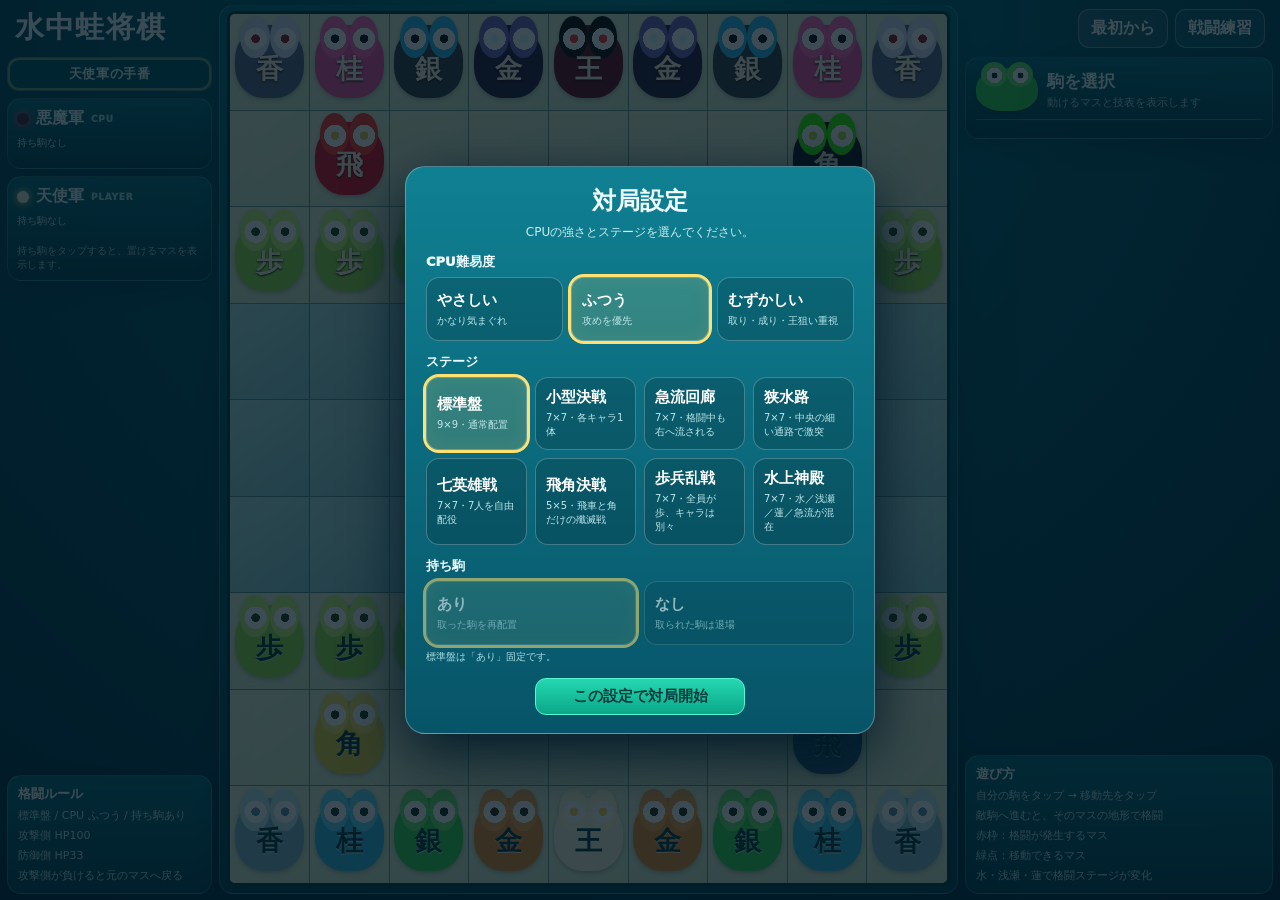
==== index.html @ 448a098a "Add files via upload" ====
<!doctype html>
<html lang="ja">
<head>
  <meta charset="utf-8" />
  <meta name="viewport" content="width=device-width,initial-scale=1,maximum-scale=1,user-scalable=no,viewport-fit=cover" />
  <meta name="theme-color" content="#087d91" />
  <title>水中蛙将棋 Prototype v2.3.4</title>
  <link rel="stylesheet" href="shogi-style.css?v=2.5.9" />
</head>
<body>
  <div id="shogiPortraitOverlay" class="shogi-portrait-overlay" aria-live="polite">
    <div class="rotate-frog">🐸</div>
    <strong>スマホを横向きにしてください</strong>
    <span>水中蛙将棋は横画面専用です</span>
  </div>

  <main class="shogi-app">
    <header class="topbar">
      <div class="title-block">
        <h1>水中蛙将棋</h1>
        
      </div>
      <div class="top-actions">
        <button id="resetBtn" class="soft-btn">最初から</button>
        <button id="practiceSelectBtn" class="soft-btn practice-link" type="button">戦闘練習</button>
      </div>
    </header>

    <section class="game-layout">
      <aside class="side-stack left-stack">
        <div id="turnBanner" class="turn-banner">天使軍の手番</div>
        <section class="info-panel devil-panel compact-panel">
          <div class="side-title"><span class="side-dot devil"></span>悪魔軍 <small>CPU</small></div>
          <div id="devilHand" class="hand-list"></div>
        </section>
        <section class="info-panel angel-panel compact-panel">
          <div class="side-title"><span class="side-dot angel"></span>天使軍 <small>PLAYER</small></div>
          <div id="angelHand" class="hand-list"></div>
          <div class="hand-help">持ち駒をタップすると、置けるマスを表示します。</div>
        </section>
        <section class="mini-rule-panel">
          <strong>格闘ルール</strong>
          <span id="modeSummary">標準盤 / CPUふつう</span>
          <span>攻撃側 HP100</span>
          <span>防御側 HP33</span>
          <span>攻撃側が負けると元のマスへ戻る</span>
        </section>
      </aside>

      <section class="board-wrap">
        <div id="battleNotice" class="battle-notice" hidden></div>
        <div id="board" class="board" aria-label="水中蛙将棋盤"></div>
        <div id="boardResultEffect" class="board-result-effect" hidden>
          <div class="result-burst"></div>
          <div id="boardResultKicker" class="board-result-kicker">格闘結果</div>
          <div id="boardResultMain" class="board-result-main">勝利！</div>
          <div id="boardResultSub" class="board-result-sub"></div>
        </div>
      </section>

      <aside class="side-stack right-stack">
        <section id="pieceInfo" class="piece-info">
          <div class="piece-info-head">
            <div id="piecePortrait" class="frog-token preview"></div>
            <div>
              <div id="pieceName" class="piece-name">駒を選択</div>
              <div id="pieceRole" class="piece-role">動けるマスと技表を表示します</div>
            </div>
          </div>
          <div id="skillList" class="skill-list"></div>
        </section>
        <section class="status-panel">
          <strong>遊び方</strong>
          <span>自分の駒をタップ → 移動先をタップ</span>
          <span>敵駒へ進むと、そのマスの地形で格闘</span>
          <span>赤枠：格闘が発生するマス</span>
          <span>緑点：移動できるマス</span><span>水・浅瀬・蓮で格闘ステージが変化</span>
        </section>
      </aside>
    </section>

    <div id="battleLoading" class="battle-loading" hidden>
      <div class="battle-loading-card">
        <div class="battle-loading-title" id="loadingTerrain">地形格闘</div>
        <div class="versus-line"><span>攻撃側</span><strong id="loadingAttacker">---</strong></div>
        <div class="versus-vs">VS</div>
        <div class="versus-line defender"><span>防御側</span><strong id="loadingDefender">---</strong></div>
        <div class="loading-dots"><i></i><i></i><i></i></div>
        <div class="loading-text">格闘ステージを読み込み中…</div>
      </div>
    </div>


    <div id="startModal" class="modal start-modal" hidden>
      <div class="modal-card start-card">
        <h2>対局設定</h2>
        <p>CPUの強さとステージを選んでください。</p>
        <div class="setup-block">
          <div class="setup-label">CPU難易度</div>
          <div class="choice-grid difficulty-grid">
            <button class="choice-btn" data-difficulty="easy"><strong>やさしい</strong><small>かなり気まぐれ</small></button>
            <button class="choice-btn selected" data-difficulty="normal"><strong>ふつう</strong><small>攻めを優先</small></button>
            <button class="choice-btn" data-difficulty="hard"><strong>むずかしい</strong><small>取り・成り・王狙い重視</small></button>
          </div>
        </div>
        <div class="setup-block">
          <div class="setup-label">ステージ</div>
          <div class="choice-grid stage-grid">
            <button class="choice-btn selected" data-stage="standard"><strong>標準盤</strong><small>9×9・通常配置</small></button>
            <button class="choice-btn" data-stage="compact"><strong>小型決戦</strong><small>7×7・各キャラ1体</small></button>
            <button class="choice-btn" data-stage="current"><strong>急流回廊</strong><small>7×7・格闘中も右へ流される</small></button>
            <button class="choice-btn" data-stage="channel"><strong>狭水路</strong><small>7×7・中央の細い通路で激突</small></button>
            <button class="choice-btn" data-stage="heroes"><strong>七英雄戦</strong><small>7×7・7人を自由配役</small></button>
            <button class="choice-btn" data-stage="rookbishop"><strong>飛角決戦</strong><small>5×5・飛車と角だけの殲滅戦</small></button>
            <button class="choice-btn" data-stage="pawnwar"><strong>歩兵乱戦</strong><small>7×7・全員が歩、キャラは別々</small></button>
            <button class="choice-btn" data-stage="temple"><strong>水上神殿</strong><small>7×7・水／浅瀬／蓮／急流が混在</small></button>
          </div>
        </div>
        <div class="setup-block">
          <div class="setup-label">持ち駒</div>
          <div class="choice-grid hands-grid"><button class="choice-btn selected" data-hands="on"><strong>あり</strong><small>取った駒を再配置</small></button><button class="choice-btn" data-hands="off"><strong>なし</strong><small>取られた駒は退場</small></button></div>
          <small id="handsNote" class="setup-note">標準盤は「あり」固定です。</small>
        </div>

        <div id="formationBlock" class="setup-block formation-block" hidden>
          <div class="setup-label">出陣編成</div>
          <div id="formationHelp" class="formation-help"></div>
          <div id="formationGrid" class="formation-grid"></div>
        </div>
        <div class="modal-actions">
          <button id="startGameBtn" class="primary-btn start-game-btn">この設定で対局開始</button>
        </div>
      </div>
    </div>


    <div id="practiceSelectModal" class="modal practice-select-modal" hidden>
      <div class="modal-card practice-select-card">
        <h2>戦闘練習</h2>
        <p>確認したいキャラと戦場を選んで、そのまま練習できます。</p>
        <div class="practice-select-layout">
          <div class="setup-block">
            <div class="setup-label">キャラ</div>
            <select id="practiceFighterSelect" class="practice-select-control">
              <optgroup label="天使側">
                <option value="seraphiel">セラフィエルさん</option><option value="jihal">ジィハルさん</option><option value="yellow">ラファエルさん</option><option value="orange">ウリエルさん</option><option value="green" selected>ミカエルさん</option><option value="blue">ガブリエルさん</option><option value="remiel">レミエルさん</option><option value="kawazu">カワズさん</option>
              </optgroup>
              <optgroup label="悪魔側">
                <option value="satanael">サタナエルさん</option><option value="flauros">フラウロスさん</option><option value="beelzebub">ベルゼブブさん</option><option value="samael">サマエルさん</option><option value="black">ルシファーさん</option><option value="purple">リリスさん</option><option value="sariel">サリエルさん</option><option value="kokabiel">コカビエルさん</option>
              </optgroup>
              <optgroup label="共通"><option value="mob">モブさん</option></optgroup>
            </select>
          </div>
          <div class="setup-block">
            <div class="setup-label">戦場</div>
            <div id="practiceTerrainGrid" class="choice-grid practice-terrain-grid">
              <button class="choice-btn selected" type="button" data-practice-page="water-fighter.html" data-practice-hazard=""><strong>水中</strong><small>通常の水中格闘</small></button>
              <button class="choice-btn" type="button" data-practice-page="shallow-fighter.html" data-practice-hazard=""><strong>浅瀬</strong><small>少しだけ水のある地上戦</small></button>
              <button class="choice-btn" type="button" data-practice-page="lotus-fighter.html" data-practice-hazard=""><strong>蓮の葉</strong><small>横長・ジャンプ主体</small></button>
              <button class="choice-btn" type="button" data-practice-page="water-fighter.html" data-practice-hazard="current"><strong>急流水中</strong><small>常に右へ流される</small></button>
              <button class="choice-btn" type="button" data-practice-page="shallow-fighter.html" data-practice-hazard="shallow-current"><strong>急流浅瀬</strong><small>水にいる時だけ流される</small></button>
              <button class="choice-btn" type="button" data-practice-page="lotus-fighter.html" data-practice-hazard="lotus-current"><strong>流れる蓮</strong><small>蓮の葉ごと右へ流れる</small></button>
            </div>
          </div>
        </div>
        <div class="modal-actions">
          <button id="practiceSelectCancel" class="soft-btn" type="button">戻る</button>
          <button id="practiceStartBtn" class="primary-btn" type="button">この条件で練習</button>
        </div>
      </div>
    </div>

    <div id="promotionModal" class="modal" hidden>
      <div class="modal-card">
        <h2>成りますか？</h2>
        <p id="promotionText"></p>
        <div class="modal-actions promotion-actions">
          <button id="promoteStandard" class="primary-btn">このまま成る</button>
          <button id="promoteSpecial" class="primary-btn special-promote">カワズさんで成る</button>
          <button id="promoteNo" class="soft-btn">成らない</button>
        </div>
      </div>
    </div>

    <div id="gameOverModal" class="modal" hidden>
      <div class="modal-card">
        <h2 id="gameOverTitle">勝負あり！</h2>
        <p id="gameOverText"></p>
        <div class="modal-actions">
          <button id="gameOverReset" class="primary-btn">もう一局</button>
        </div>
      </div>
    </div>
  </main>
  <script src="shogi-game.js?v=2.5.9"></script>
  <script>
  (()=>{
    const openBtn=document.getElementById('practiceSelectBtn');
    const modal=document.getElementById('practiceSelectModal');
    const cancel=document.getElementById('practiceSelectCancel');
    const start=document.getElementById('practiceStartBtn');
    const fighter=document.getElementById('practiceFighterSelect');
    const terrainButtons=[...document.querySelectorAll('#practiceTerrainGrid [data-practice-page]')];
    let chosen=terrainButtons[0];
    const close=()=>{modal.hidden=true};
    openBtn?.addEventListener('click',()=>{modal.hidden=false});
    cancel?.addEventListener('click',close);
    modal?.addEventListener('click',e=>{if(e.target===modal)close()});
    terrainButtons.forEach(btn=>btn.addEventListener('click',()=>{terrainButtons.forEach(b=>b.classList.remove('selected'));btn.classList.add('selected');chosen=btn;}));
    start?.addEventListener('click',()=>{
      const page=chosen?.dataset.practicePage||'water-fighter.html';
      const hazard=chosen?.dataset.practiceHazard||'';
      const q=new URLSearchParams({mixpractice:'1',fighter:fighter.value});
      if(hazard)q.set('hazard',hazard);
      location.href=page+'?'+q.toString();
    });
  })();
  </script>
</body>
</html>
---- shogi-style.css ----
:root{
  --bg:#073d55;--panel:#0a6678;--panel2:#0d8092;--line:rgba(225,250,255,.28);
  --text:#effcff;--muted:#acd8df;--legal:#50f0c0;--capture:#ff8b7a;--select:#ffe070;
  --cell:#dff6ef;--cell2:#cbeee7;
}
*{box-sizing:border-box;-webkit-tap-highlight-color:transparent}
html,body{margin:0;width:100%;height:100%;overflow:hidden;background:radial-gradient(circle at 50% 0,#0b8da0 0,#07566b 43%,#042d45 100%);color:var(--text);font-family:system-ui,-apple-system,"Hiragino Kaku Gothic ProN","Yu Gothic",sans-serif}
button,a{font:inherit}
.shogi-app{height:100dvh;padding:max(5px,env(safe-area-inset-top)) max(7px,env(safe-area-inset-right)) max(6px,env(safe-area-inset-bottom)) max(7px,env(safe-area-inset-left));position:relative;display:flex;flex-direction:column}
.topbar{position:absolute;z-index:20;top:max(7px,env(safe-area-inset-top));left:max(11px,env(safe-area-inset-left));right:max(11px,env(safe-area-inset-right));height:42px;display:flex;justify-content:space-between;align-items:center;gap:10px;padding:0 4px;pointer-events:none}.topbar>*{pointer-events:none}.top-actions,.top-actions *{pointer-events:auto}
.title-block{display:flex;align-items:center;gap:13px;min-width:0}.topbar h1{margin:0;font-size:clamp(22px,2.3vw,34px);letter-spacing:.04em;white-space:nowrap}.cpu-chip{font-size:12px;font-weight:900;color:#c5f2f5;background:rgba(0,0,0,.14);border:1px solid rgba(255,255,255,.15);border-radius:999px;padding:5px 9px;white-space:nowrap}.top-actions{display:flex;gap:7px}.soft-btn,.primary-btn{border:1px solid rgba(255,255,255,.35);border-radius:11px;padding:8px 12px;text-decoration:none;color:white;background:rgba(255,255,255,.09);font-weight:900;cursor:pointer;white-space:nowrap}.primary-btn{background:linear-gradient(#25d8b1,#0aa789);border-color:#5af5d4;color:#043b3d}.practice-link{background:rgba(79,218,237,.13)}
.game-layout{flex:1;min-height:0;height:100%;display:grid;grid-template-columns:minmax(145px,1fr) minmax(560px,3.6fr) minmax(210px,1.5fr);gap:7px;align-items:stretch;justify-content:center}
.side-stack{min-height:0;display:flex;flex-direction:column;gap:7px;padding-top:52px}.info-panel,.piece-info,.board-wrap,.mini-rule-panel,.status-panel{background:linear-gradient(180deg,rgba(9,115,132,.88),rgba(4,68,87,.93));border:1px solid rgba(207,249,255,.2);box-shadow:0 8px 24px rgba(0,24,37,.22);border-radius:14px}
.compact-panel{padding:9px}.devil-panel{flex:0 0 auto}.angel-panel{flex:0 0 auto}.side-title{font-weight:950;font-size:16px;display:flex;align-items:center;gap:7px;margin-bottom:7px}.side-title small{font-size:9px;letter-spacing:.08em;color:#9bdde4}.side-dot{width:12px;height:12px;border-radius:50%;display:inline-block}.side-dot.angel{background:#eaf4d9;box-shadow:0 0 9px #ffe986}.side-dot.devil{background:#4c203c;box-shadow:0 0 9px #ff476b}.hand-list{display:flex;flex-wrap:wrap;gap:5px;align-content:flex-start;min-height:23px}.hand-piece{min-width:43px;border:1px solid rgba(255,255,255,.23);border-radius:9px;padding:4px 5px;background:rgba(0,0,0,.14);color:#fff;display:flex;align-items:center;justify-content:center;gap:3px;cursor:pointer;font-weight:950}.hand-piece.selected{outline:3px solid var(--select);background:rgba(255,224,112,.18)}.hand-count{font-size:10px;color:#c8edf1}.hand-help{font-size:10px;color:var(--muted);margin-top:7px;line-height:1.35}
.mini-rule-panel,.status-panel{padding:9px 10px;font-size:11px;line-height:1.45;color:#c2e9ed;display:grid;gap:4px}.mini-rule-panel{margin-top:auto}.mini-rule-panel strong,.status-panel strong{color:white;font-size:13px}.status-panel{margin-top:auto}
.board-wrap{min-height:0;padding:5px 7px 7px;display:flex;flex-direction:column;position:relative}.turn-banner{position:static;z-index:1;min-height:34px;display:flex;align-items:center;justify-content:center;text-align:center;font-weight:950;padding:6px 8px;border-radius:12px;background:rgba(5,96,105,.86);border:1px solid rgba(255,255,255,.22);letter-spacing:.05em;font-size:13px;box-shadow:0 3px 10px rgba(0,0,0,.16);pointer-events:none;flex:0 0 auto}.battle-notice{position:absolute;left:50%;top:41px;transform:translateX(-50%);z-index:8;min-width:55%;padding:7px 10px;border-radius:9px;background:#f4d97c;color:#3d3500;font-weight:950;text-align:center;box-shadow:0 4px 14px rgba(0,0,0,.25);font-size:12px}
.board{flex:1;min-height:0;width:100%;height:100%;display:grid;grid-template-columns:repeat(9,minmax(0,1fr));grid-template-rows:repeat(9,minmax(0,1fr));border:3px solid #073b3f;border-radius:8px;overflow:hidden;background:#b6ded4;box-shadow:inset 0 0 0 1px rgba(255,255,255,.45)}
.cell{position:relative;border:0;border-right:1px solid rgba(18,77,77,.55);border-bottom:1px solid rgba(18,77,77,.55);background:linear-gradient(145deg,var(--cell),var(--cell2));display:flex;align-items:center;justify-content:center;cursor:pointer;min-width:0;min-height:0;padding:0}.cell:nth-child(9n){border-right:0}.cell:nth-last-child(-n+9){border-bottom:0}.cell.selected{box-shadow:inset 0 0 0 4px var(--select);z-index:2}.cell.legal::after,.cell.capture::after{content:"";position:absolute;z-index:1;border-radius:50%;width:18%;height:28%;background:var(--legal);box-shadow:0 0 10px rgba(80,240,192,.8)}.cell.capture::after{width:83%;height:78%;background:transparent;border:4px solid var(--capture);box-shadow:0 0 12px rgba(255,139,122,.7)}.cell.drop::after{content:"＋";position:absolute;color:#0a9f79;font-weight:1000;font-size:clamp(12px,3vmin,24px);z-index:1}.cell.promo-zone{background:linear-gradient(145deg,#e9f3d7,#d7ebcd)}
.piece{position:relative;z-index:2;width:88%;height:76%;display:flex;align-items:center;justify-content:center}.frog-token{--body:#35d851;--eye:#69e86e;--iris:#173126;position:relative;width:100%;height:100%;border-radius:47% 47% 42% 42%;background:var(--body);filter:drop-shadow(0 2px 2px rgba(0,0,0,.24));display:flex;align-items:center;justify-content:center}.frog-token::before,.frog-token::after{content:"";position:absolute;top:-13%;width:42%;height:58%;border-radius:50%;background:radial-gradient(circle at 52% 54%,var(--iris) 0 15%,white 16% 40%,var(--eye) 41% 100%)}.frog-token::before{left:8%}.frog-token::after{right:8%}.role-kanji{position:relative;z-index:4;margin-top:18%;font-size:clamp(14px,3.3vmin,27px);line-height:1;font-weight:1000;color:#073b43;text-shadow:0 1px 0 rgba(255,255,255,.75)}.piece.devil .role-kanji{color:#fff6df;text-shadow:0 1px 2px #200}.piece.devil{transform:none}.piece.devil .role-kanji{transform:none}.promoted-badge{position:absolute;right:-2px;bottom:-2px;z-index:5;font-size:8px;background:#ff6a5f;color:#fff;border-radius:6px;padding:1px 3px;font-weight:900}.piece.devil .promoted-badge{transform:none}
.piece-info{padding:10px;min-height:0}.piece-info-head{display:flex;gap:9px;align-items:center;border-bottom:1px solid var(--line);padding-bottom:8px}.frog-token.preview{width:62px;height:43px;flex:0 0 auto}.piece-name{font-size:17px;font-weight:1000}.piece-role{font-size:11px;color:var(--muted);margin-top:2px}.skill-list{font-size:11px;line-height:1.4;margin:8px 0 0;display:grid;gap:5px}.skill{background:rgba(0,0,0,.13);border-radius:8px;padding:6px 7px}

.board-result-effect{position:absolute;z-index:18;inset:5px 7px 7px;display:flex;flex-direction:column;align-items:center;justify-content:center;overflow:hidden;border-radius:8px;pointer-events:none;background:radial-gradient(circle at center,rgba(7,36,45,.18),rgba(1,19,28,.54));animation:resultFadeIn .18s ease-out}.board-result-effect[hidden]{display:none}.board-result-effect.win{--resultGlow:#ffe36c;--resultText:#fff4a8}.board-result-effect.lose{--resultGlow:#76dcff;--resultText:#d8f6ff}.result-burst{position:absolute;width:30vmin;height:30vmin;border-radius:50%;border:6px solid var(--resultGlow);box-shadow:0 0 22px var(--resultGlow),inset 0 0 30px var(--resultGlow);opacity:.7;animation:resultBurst .85s ease-out forwards}.board-result-kicker{position:relative;font-size:clamp(11px,1.3vw,18px);font-weight:950;letter-spacing:.18em;color:#d8f7fa;text-shadow:0 2px 5px #002631}.board-result-main{position:relative;margin-top:3px;font-size:clamp(30px,6.2vmin,64px);line-height:1;font-weight:1000;color:var(--resultText);letter-spacing:.08em;text-shadow:0 0 12px var(--resultGlow),0 4px 4px rgba(0,0,0,.55);animation:resultPop .5s cubic-bezier(.18,.9,.32,1.28)}.board-result-sub{position:relative;margin-top:9px;padding:5px 12px;border-radius:999px;background:rgba(0,29,39,.7);border:1px solid rgba(255,255,255,.26);font-size:clamp(10px,1.25vw,16px);font-weight:900;color:white}@keyframes resultFadeIn{from{opacity:0}to{opacity:1}}@keyframes resultPop{0%{transform:scale(.55);opacity:0}70%{transform:scale(1.1);opacity:1}100%{transform:scale(1)}}@keyframes resultBurst{0%{transform:scale(.25);opacity:.95}100%{transform:scale(2.8);opacity:0}}
.modal,.battle-loading{position:fixed;inset:0;z-index:30;background:rgba(0,20,31,.76);display:flex;align-items:center;justify-content:center;padding:20px}.modal[hidden],.battle-loading[hidden]{display:none}.modal-card,.battle-loading-card{max-width:470px;width:min(94vw,470px);background:linear-gradient(#0f8092,#075468);border:1px solid rgba(255,255,255,.28);border-radius:20px;padding:20px;text-align:center;box-shadow:0 20px 60px #001b28}.modal-card h2{margin:0 0 7px}.modal-actions{display:flex;justify-content:center;gap:8px;margin-top:14px}.promotion-actions{flex-wrap:wrap}.special-promote{background:linear-gradient(#c8f45c,#57c73e);border-color:#e6ff92}.battle-loading-card{max-width:520px}.battle-loading-title{font-size:24px;font-weight:1000;letter-spacing:.08em;margin-bottom:15px}.versus-line{display:grid;grid-template-columns:90px 1fr;align-items:center;text-align:left;gap:10px;padding:10px 13px;border-radius:12px;background:rgba(255,221,92,.13);border:1px solid rgba(255,235,150,.25)}.versus-line.defender{background:rgba(107,205,255,.12);border-color:rgba(160,230,255,.25)}.versus-line span{font-size:12px;color:#cae8ec;font-weight:900}.versus-line strong{font-size:21px}.versus-vs{font-weight:1000;font-style:italic;font-size:16px;padding:5px}.loading-dots{display:flex;gap:7px;justify-content:center;margin:15px 0 6px}.loading-dots i{width:8px;height:8px;border-radius:50%;background:#eafcff;animation:loadDot .9s infinite alternate}.loading-dots i:nth-child(2){animation-delay:.18s}.loading-dots i:nth-child(3){animation-delay:.36s}@keyframes loadDot{from{opacity:.25;transform:translateY(0)}to{opacity:1;transform:translateY(-5px)}}.loading-text{font-size:12px;color:#c8edf1}
.shogi-portrait-overlay{display:none}
@media(orientation:portrait) and (max-width:900px){.shogi-app{visibility:hidden}.shogi-portrait-overlay{position:fixed;inset:0;z-index:999;display:flex;flex-direction:column;align-items:center;justify-content:center;text-align:center;padding:24px;background:radial-gradient(circle at 50% 35%,#1299a8,#06475d 68%,#032b43);color:#fff;gap:9px}.rotate-frog{font-size:62px;transform:rotate(-22deg)}.shogi-portrait-overlay strong{font-size:22px}.shogi-portrait-overlay span{font-size:13px;color:#bdebf0}}
@media(max-height:520px) and (orientation:landscape){.topbar{height:38px}.side-stack{padding-top:44px}.topbar h1{font-size:21px}.cpu-chip{font-size:10px;padding:3px 7px}.soft-btn,.primary-btn{padding:6px 9px;font-size:11px}.game-layout{grid-template-columns:minmax(115px,1fr) minmax(470px,4fr) minmax(175px,1.55fr);gap:5px}.compact-panel,.piece-info,.mini-rule-panel,.status-panel{border-radius:10px}.compact-panel,.piece-info{padding:6px}.side-title{font-size:13px;margin-bottom:4px}.hand-piece{min-width:36px;padding:3px 4px;font-size:11px}.hand-help{display:none}.mini-rule-panel,.status-panel{font-size:9px;padding:6px;gap:2px}.mini-rule-panel strong,.status-panel strong{font-size:10px}.turn-banner{min-height:26px;font-size:11px;padding:4px 6px}.board{height:100%}.frog-token.preview{width:50px;height:34px}.piece-name{font-size:13px}.piece-role,.skill-list{font-size:9px}.skill-list{gap:3px;margin-top:5px}.skill{padding:4px 5px}.role-kanji{font-size:clamp(11px,3.5vmin,21px)}}

/* v2.1.8 setup / variable board */
.board{grid-template-columns:repeat(var(--board-size,9),minmax(0,1fr));grid-template-rows:repeat(var(--board-size,9),minmax(0,1fr))}
.cell.last-col{border-right:0}.cell.last-row{border-bottom:0}
.start-modal{z-index:60}.start-card{max-width:min(760px,94vw);padding:18px 20px}.start-card>p{margin:4px 0 12px;color:#c8edf1;font-size:12px}.setup-block{margin-top:12px;text-align:left}.setup-label{font-size:13px;font-weight:1000;margin:0 0 6px;color:#ecfbff}.choice-grid{display:grid;gap:8px}.difficulty-grid{grid-template-columns:repeat(3,1fr)}.stage-grid{grid-template-columns:repeat(2,1fr)}.choice-btn{border:1px solid rgba(255,255,255,.24);border-radius:13px;padding:10px;background:rgba(0,0,0,.16);color:#fff;text-align:left;cursor:pointer;min-height:64px}.choice-btn strong,.choice-btn small{display:block}.choice-btn strong{font-size:15px}.choice-btn small{font-size:10px;color:#bfe7eb;margin-top:4px}.choice-btn.selected{outline:3px solid #ffe070;background:rgba(255,224,112,.16);box-shadow:inset 0 0 18px rgba(255,224,112,.08)}.start-game-btn{min-width:210px;font-size:15px}.board.compact-stage .piece{width:78%;height:70%}.board.compact-stage .role-kanji{font-size:clamp(15px,3.8vmin,30px)}
@media(max-height:520px) and (orientation:landscape){.start-card{padding:11px 14px}.start-card h2{font-size:18px}.start-card>p{margin:2px 0 6px}.setup-block{margin-top:7px}.choice-btn{min-height:46px;padding:6px 8px}.choice-btn strong{font-size:12px}.choice-btn small{font-size:8px}.start-game-btn{font-size:12px;padding:7px 12px}.modal-actions{margin-top:9px}}
.stage-grid{grid-template-columns:repeat(4,1fr)}.hands-grid{grid-template-columns:repeat(2,1fr)}.setup-note{display:block;margin-top:5px;color:#a9dce2;font-size:10px}.choice-btn:disabled{opacity:.55;cursor:not-allowed}.cell.blocked{background:linear-gradient(145deg,#063f50,#052e3b);box-shadow:inset 0 0 14px rgba(0,0,0,.45);cursor:default}.cell.blocked::after{content:"〰";color:rgba(111,224,239,.28);font-size:clamp(16px,4vmin,34px);font-weight:900}
@media(max-width:900px){.stage-grid{grid-template-columns:repeat(2,1fr)}}
/* v2.1.9 special formation stages */
.start-card{max-height:94vh;overflow:auto}
.formation-help{font-size:10px;color:#bfe7eb;margin:0 0 7px}
.formation-grid{display:grid;grid-template-columns:repeat(4,minmax(0,1fr));gap:7px}
.formation-slot{display:grid;grid-template-columns:auto 1fr;align-items:center;gap:6px;background:rgba(0,0,0,.14);border:1px solid rgba(255,255,255,.16);border-radius:11px;padding:6px}
.formation-slot label{font-size:11px;font-weight:1000;white-space:nowrap;color:#fff4bd}
.formation-slot select{min-width:0;width:100%;border:1px solid rgba(255,255,255,.25);border-radius:8px;background:#086578;color:#fff;padding:6px 4px;font-size:11px;font-weight:800}
.stage-grid{grid-template-columns:repeat(4,1fr)}
@media(max-height:620px) and (orientation:landscape){.formation-grid{grid-template-columns:repeat(4,minmax(0,1fr));gap:4px}.formation-slot{padding:4px}.formation-slot label,.formation-slot select{font-size:9px}.formation-slot select{padding:4px 2px}.formation-help{font-size:8px;margin-bottom:4px}}

/* v2.2.0 terrain squares */
.cell.terrain-water{--cell:#b7e7e7;--cell2:#8dcfd5}
.cell.terrain-shallow{--cell:#d7edd8;--cell2:#afd9c4}
.cell.terrain-lotus{--cell:#b9df9f;--cell2:#83bf76}
.cell.terrain-current-water{--cell:#8bdbe8;--cell2:#50b7d0}
.cell.terrain-current-shallow{--cell:#b8e7c6;--cell2:#76c7ae}
.cell.terrain-current-lotus{--cell:#a5d786;--cell2:#67b86b}
.cell.terrain-current-water::before,.cell.terrain-current-shallow::before,.cell.terrain-current-lotus::before{content:'››';position:absolute;right:3px;bottom:1px;font-size:clamp(8px,1.6vmin,14px);font-weight:1000;color:rgba(3,70,85,.42);letter-spacing:-2px;pointer-events:none}
.cell.terrain-lotus::before,.cell.terrain-current-lotus::after{content:'●';position:absolute;left:4px;top:1px;font-size:clamp(8px,1.3vmin,12px);color:rgba(33,110,48,.42);pointer-events:none}

/* v2.2.3 battle practice selector */
.practice-select-modal{z-index:80}.practice-select-card{max-width:min(860px,95vw);text-align:left}.practice-select-card>h2,.practice-select-card>p{text-align:center}.practice-select-card>p{margin:4px 0 10px;color:#c8edf1;font-size:12px}.practice-select-layout{display:grid;grid-template-columns:minmax(180px,.75fr) minmax(420px,1.7fr);gap:14px}.practice-select-control{width:100%;border:1px solid rgba(255,255,255,.28);border-radius:12px;background:#073e4e;color:#fff;font-weight:900;padding:12px;font-size:15px}.practice-select-control option,.practice-select-control optgroup{background:#073e4e;color:#fff}.practice-terrain-grid{grid-template-columns:repeat(3,1fr)}
@media(max-height:520px) and (orientation:landscape){.practice-select-card{padding:10px 14px}.practice-select-layout{grid-template-columns:minmax(160px,.7fr) minmax(460px,2fr);gap:10px}.practice-terrain-grid{grid-template-columns:repeat(3,1fr)}.practice-select-control{padding:8px;font-size:12px}.practice-select-card .choice-btn{min-height:42px}.practice-select-card .modal-actions{margin-top:7px}}
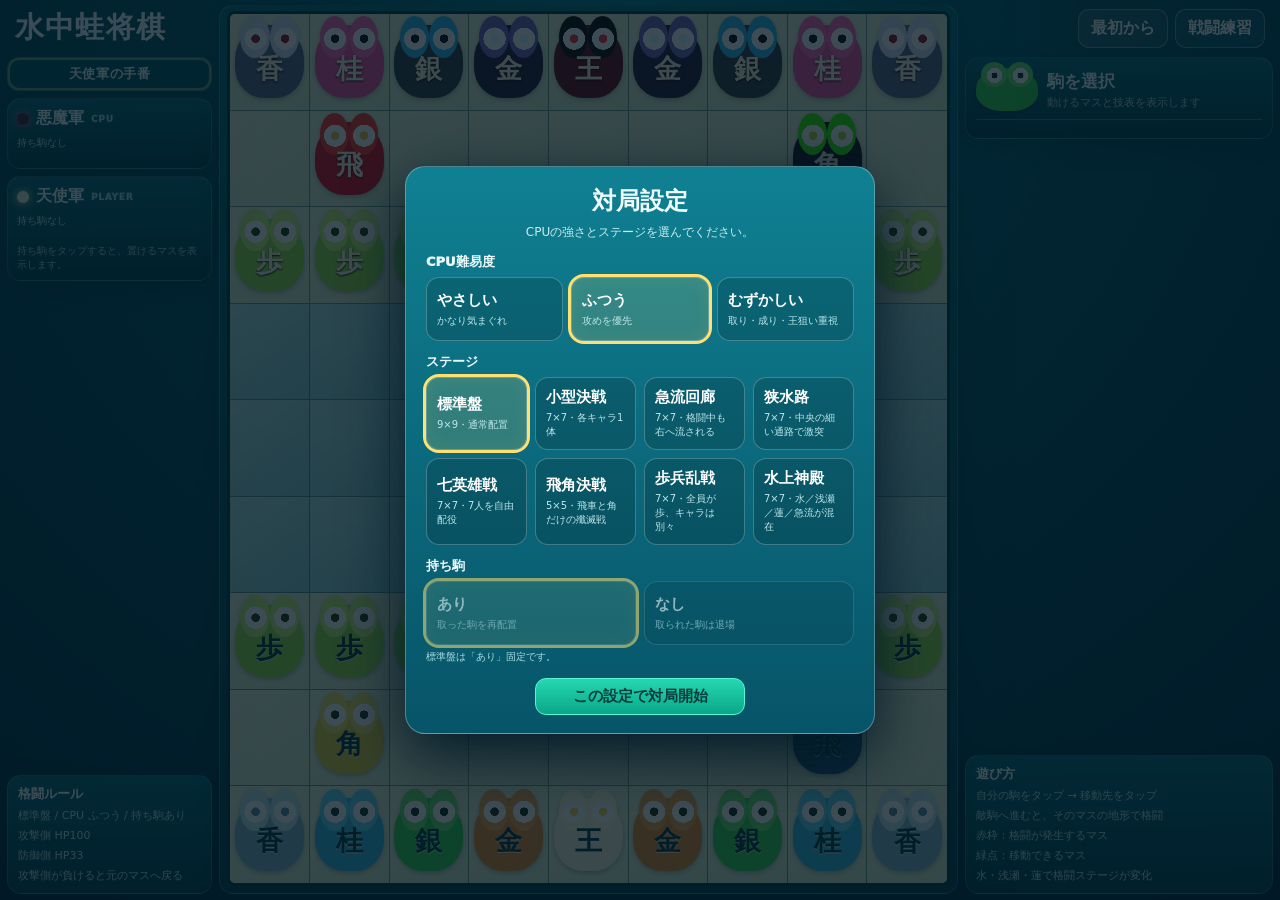
==== commit c65528c3: "Add files via upload" ====
--- a/index.html
+++ b/index.html
@@ -5,7 +5,7 @@
   <meta name="viewport" content="width=device-width,initial-scale=1,maximum-scale=1,user-scalable=no,viewport-fit=cover" />
   <meta name="theme-color" content="#087d91" />
   <title>水中蛙将棋 Prototype v2.3.4</title>
-  <link rel="stylesheet" href="shogi-style.css?v=2.5.9" />
+  <link rel="stylesheet" href="shogi-style.css?v=2.6.1" />
 </head>
 <body>
   <div id="shogiPortraitOverlay" class="shogi-portrait-overlay" aria-live="polite">
@@ -192,7 +192,7 @@
       </div>
     </div>
   </main>
-  <script src="shogi-game.js?v=2.5.9"></script>
+  <script src="shogi-game.js?v=2.6.1"></script>
   <script>
   (()=>{
     const openBtn=document.getElementById('practiceSelectBtn');
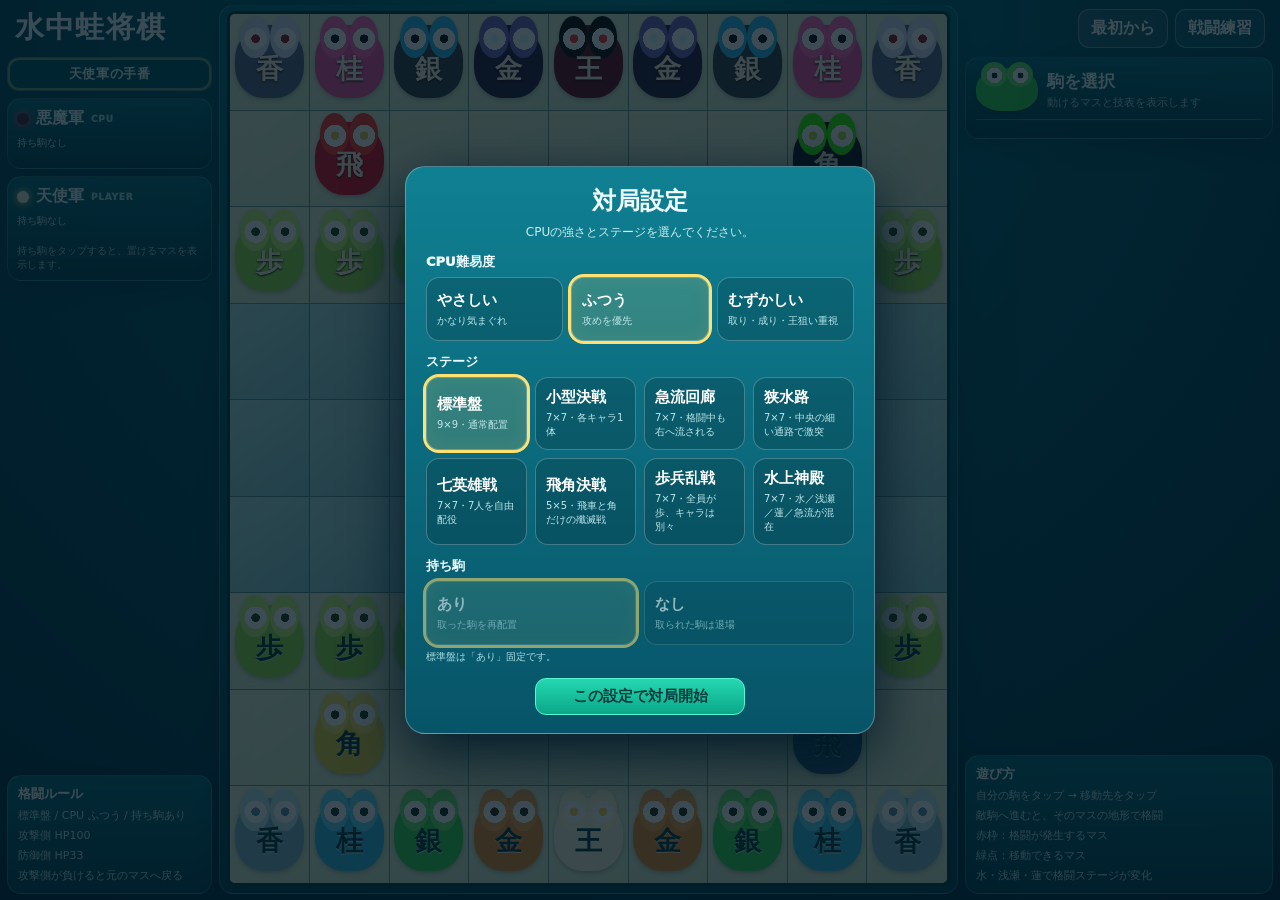
==== commit f9e929ee: "Add files via upload" ====
--- a/index.html
+++ b/index.html
@@ -5,7 +5,7 @@
   <meta name="viewport" content="width=device-width,initial-scale=1,maximum-scale=1,user-scalable=no,viewport-fit=cover" />
   <meta name="theme-color" content="#087d91" />
   <title>水中蛙将棋 Prototype v2.3.4</title>
-  <link rel="stylesheet" href="shogi-style.css?v=2.6.1" />
+  <link rel="stylesheet" href="shogi-style.css?v=2.6.2" />
 </head>
 <body>
   <div id="shogiPortraitOverlay" class="shogi-portrait-overlay" aria-live="polite">
@@ -192,7 +192,7 @@
       </div>
     </div>
   </main>
-  <script src="shogi-game.js?v=2.6.1"></script>
+  <script src="shogi-game.js?v=2.6.2"></script>
   <script>
   (()=>{
     const openBtn=document.getElementById('practiceSelectBtn');
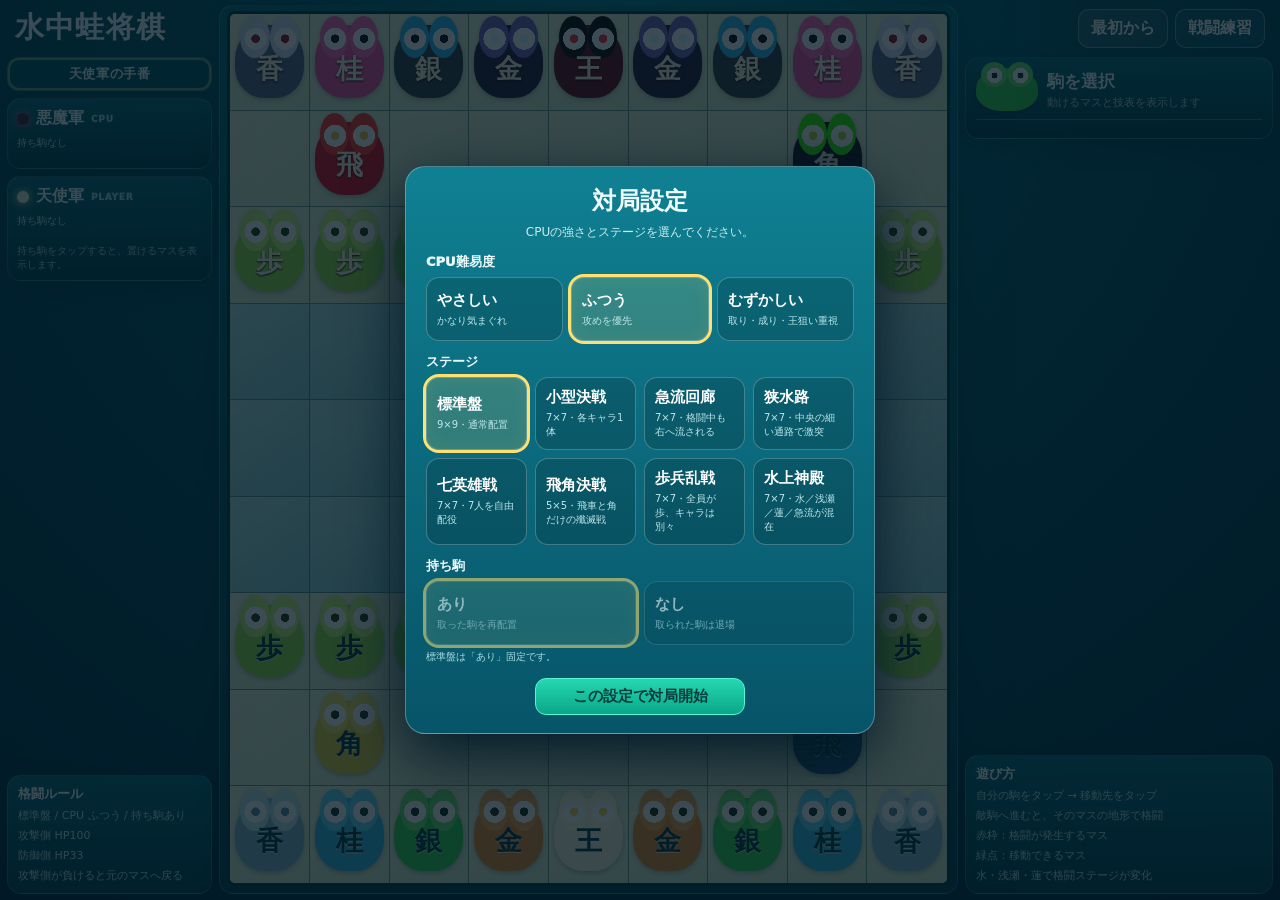
==== commit 9d863928: "Add files via upload" ====
--- a/index.html
+++ b/index.html
@@ -5,7 +5,7 @@
   <meta name="viewport" content="width=device-width,initial-scale=1,maximum-scale=1,user-scalable=no,viewport-fit=cover" />
   <meta name="theme-color" content="#087d91" />
   <title>水中蛙将棋 Prototype v2.3.4</title>
-  <link rel="stylesheet" href="shogi-style.css?v=2.6.2" />
+  <link rel="stylesheet" href="shogi-style.css?v=275" />
 </head>
 <body>
   <div id="shogiPortraitOverlay" class="shogi-portrait-overlay" aria-live="polite">
@@ -192,7 +192,7 @@
       </div>
     </div>
   </main>
-  <script src="shogi-game.js?v=2.6.2"></script>
+  <script src="shogi-game.js?v=275"></script>
   <script>
   (()=>{
     const openBtn=document.getElementById('practiceSelectBtn');
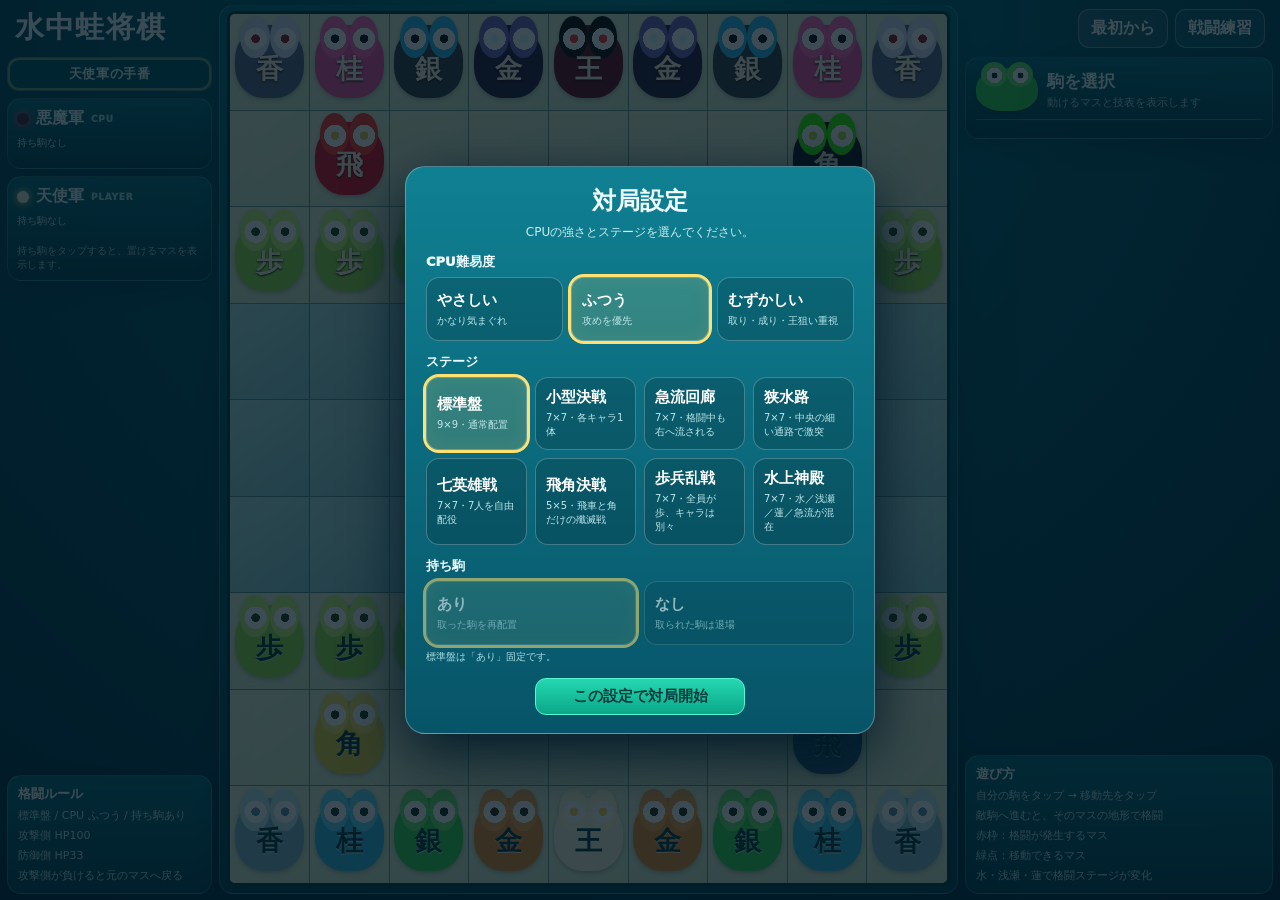
==== commit 87292678: "Add files via upload" ====
--- a/index.html
+++ b/index.html
@@ -146,7 +146,7 @@
                 <option value="seraphiel">セラフィエルさん</option><option value="jihal">ジィハルさん</option><option value="yellow">ラファエルさん</option><option value="orange">ウリエルさん</option><option value="green" selected>ミカエルさん</option><option value="blue">ガブリエルさん</option><option value="remiel">レミエルさん</option><option value="kawazu">カワズさん</option>
               </optgroup>
               <optgroup label="悪魔側">
-                <option value="satanael">サタナエルさん</option><option value="flauros">フラウロスさん</option><option value="beelzebub">ベルゼブブさん</option><option value="samael">サマエルさん</option><option value="black">ルシファーさん</option><option value="purple">リリスさん</option><option value="sariel">サリエルさん</option><option value="kokabiel">コカビエルさん</option>
+                <option value="satanael">サタナエルさん</option><option value="flauros">フラウロスさん</option><option value="beelzebub">ベルゼブブさん</option><option value="samael">サマエルさん</option><option value="black">ルシファーさん</option><option value="purple">リリスさん</option><option value="sariel">サリエルさん</option><option value="kokabiel">コカビエルさん</option><option value="kokabiel_awakened">覚醒コカビエルさん</option>
               </optgroup>
               <optgroup label="共通"><option value="mob">モブさん</option></optgroup>
             </select>
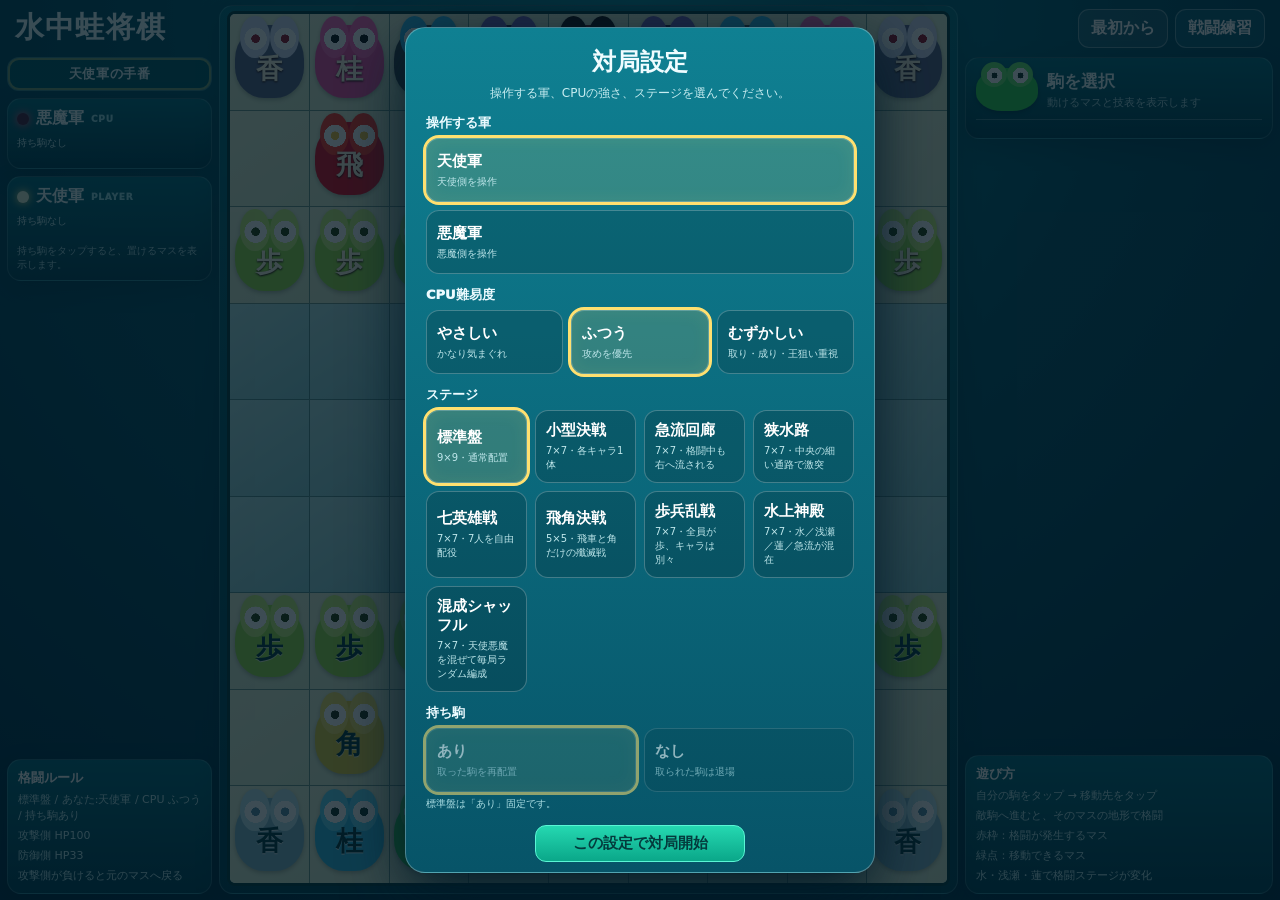
==== commit 69737e33: "Add files via upload" ====
--- a/index.html
+++ b/index.html
@@ -94,7 +94,14 @@
     <div id="startModal" class="modal start-modal" hidden>
       <div class="modal-card start-card">
         <h2>対局設定</h2>
-        <p>CPUの強さとステージを選んでください。</p>
+        <p>操作する軍、CPUの強さ、ステージを選んでください。</p>
+        <div class="setup-block">
+          <div class="setup-label">操作する軍</div>
+          <div class="choice-grid side-grid">
+            <button class="choice-btn selected" data-player-team="angel"><strong>天使軍</strong><small>天使側を操作</small></button>
+            <button class="choice-btn" data-player-team="devil"><strong>悪魔軍</strong><small>悪魔側を操作</small></button>
+          </div>
+        </div>
         <div class="setup-block">
           <div class="setup-label">CPU難易度</div>
           <div class="choice-grid difficulty-grid">
@@ -114,6 +121,7 @@
             <button class="choice-btn" data-stage="rookbishop"><strong>飛角決戦</strong><small>5×5・飛車と角だけの殲滅戦</small></button>
             <button class="choice-btn" data-stage="pawnwar"><strong>歩兵乱戦</strong><small>7×7・全員が歩、キャラは別々</small></button>
             <button class="choice-btn" data-stage="temple"><strong>水上神殿</strong><small>7×7・水／浅瀬／蓮／急流が混在</small></button>
+            <button class="choice-btn" data-stage="shuffle"><strong>混成シャッフル</strong><small>7×7・天使悪魔を混ぜて毎局ランダム編成</small></button>
           </div>
         </div>
         <div class="setup-block">
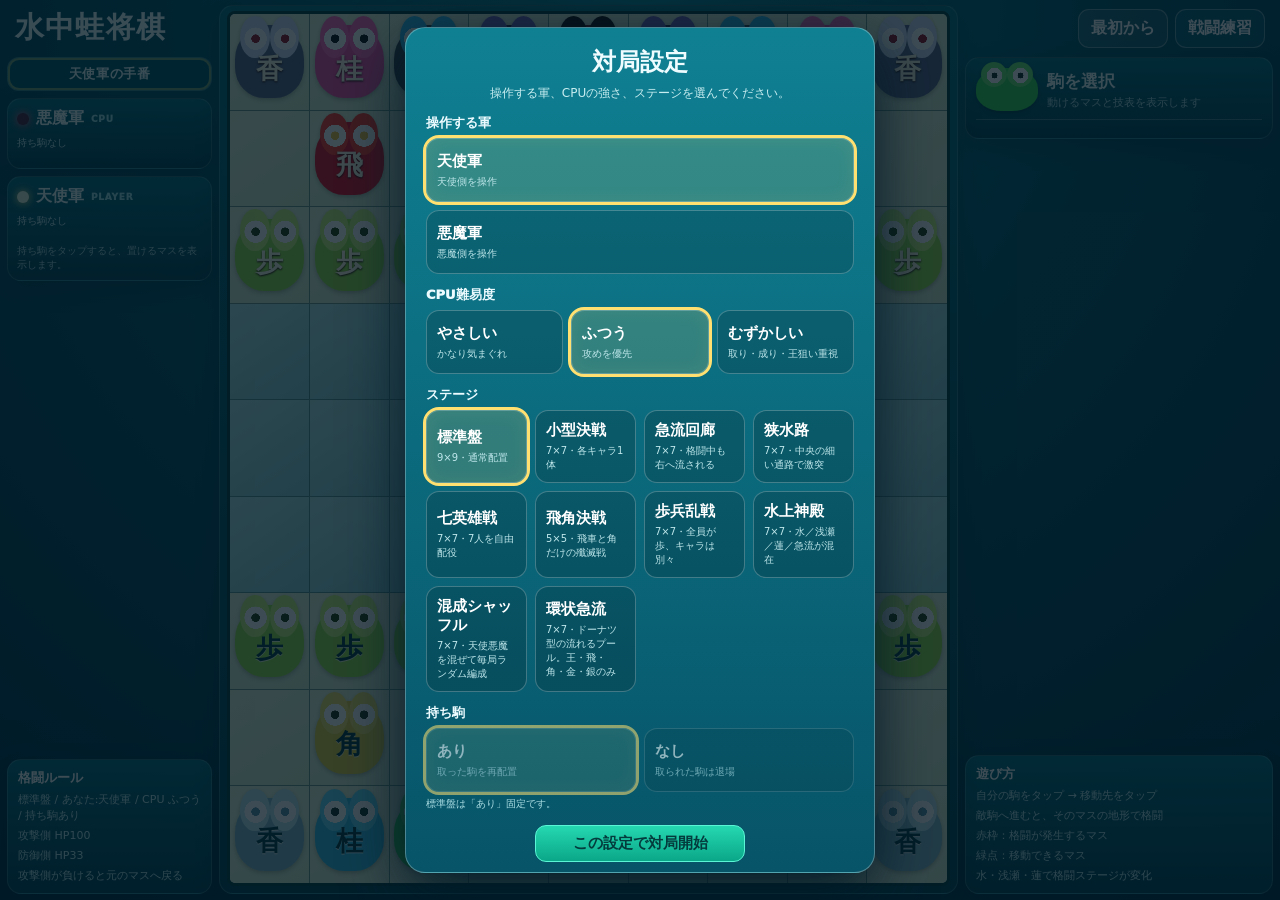
==== commit f2ae7d90: "Add files via upload" ====
--- a/index.html
+++ b/index.html
@@ -122,6 +122,7 @@
             <button class="choice-btn" data-stage="pawnwar"><strong>歩兵乱戦</strong><small>7×7・全員が歩、キャラは別々</small></button>
             <button class="choice-btn" data-stage="temple"><strong>水上神殿</strong><small>7×7・水／浅瀬／蓮／急流が混在</small></button>
             <button class="choice-btn" data-stage="shuffle"><strong>混成シャッフル</strong><small>7×7・天使悪魔を混ぜて毎局ランダム編成</small></button>
+            <button class="choice-btn" data-stage="poolring"><strong>環状急流</strong><small>7×7・ドーナツ型の流れるプール。王・飛・角・金・銀のみ</small></button>
           </div>
         </div>
         <div class="setup-block">
@@ -200,7 +201,7 @@
       </div>
     </div>
   </main>
-  <script src="shogi-game.js?v=275"></script>
+  <script src="shogi-game.js?v=279"></script>
   <script>
   (()=>{
     const openBtn=document.getElementById('practiceSelectBtn');
--- a/shogi-style.css
+++ b/shogi-style.css
@@ -55,3 +55,11 @@
 /* v2.2.3 battle practice selector */
 .practice-select-modal{z-index:80}.practice-select-card{max-width:min(860px,95vw);text-align:left}.practice-select-card>h2,.practice-select-card>p{text-align:center}.practice-select-card>p{margin:4px 0 10px;color:#c8edf1;font-size:12px}.practice-select-layout{display:grid;grid-template-columns:minmax(180px,.75fr) minmax(420px,1.7fr);gap:14px}.practice-select-control{width:100%;border:1px solid rgba(255,255,255,.28);border-radius:12px;background:#073e4e;color:#fff;font-weight:900;padding:12px;font-size:15px}.practice-select-control option,.practice-select-control optgroup{background:#073e4e;color:#fff}.practice-terrain-grid{grid-template-columns:repeat(3,1fr)}
 @media(max-height:520px) and (orientation:landscape){.practice-select-card{padding:10px 14px}.practice-select-layout{grid-template-columns:minmax(160px,.7fr) minmax(460px,2fr);gap:10px}.practice-terrain-grid{grid-template-columns:repeat(3,1fr)}.practice-select-control{padding:8px;font-size:12px}.practice-select-card .choice-btn{min-height:42px}.practice-select-card .modal-actions{margin-top:7px}}
+
+/* v2.7.9 環状急流: ドーナツ型の流れるプール */
+.cell.terrain-pool-current{--cell:#76d9e7;--cell2:#2daec8;background:linear-gradient(145deg,var(--cell),var(--cell2));overflow:hidden}
+.cell.terrain-pool-current::before{position:absolute;z-index:0;color:rgba(0,72,92,.43);font-weight:1000;font-size:clamp(12px,2.3vmin,20px);line-height:1;pointer-events:none;text-shadow:0 1px 0 rgba(255,255,255,.18)}
+.cell.terrain-pool-current.pool-flow-right::before{content:'➜';right:4px;bottom:3px}
+.cell.terrain-pool-current.pool-flow-left::before{content:'➜';left:4px;top:3px;transform:rotate(180deg)}
+.cell.terrain-pool-current.pool-flow-down::before{content:'➜';right:3px;top:4px;transform:rotate(90deg)}
+.cell.terrain-pool-current.pool-flow-up::before{content:'➜';left:3px;bottom:4px;transform:rotate(-90deg)}
